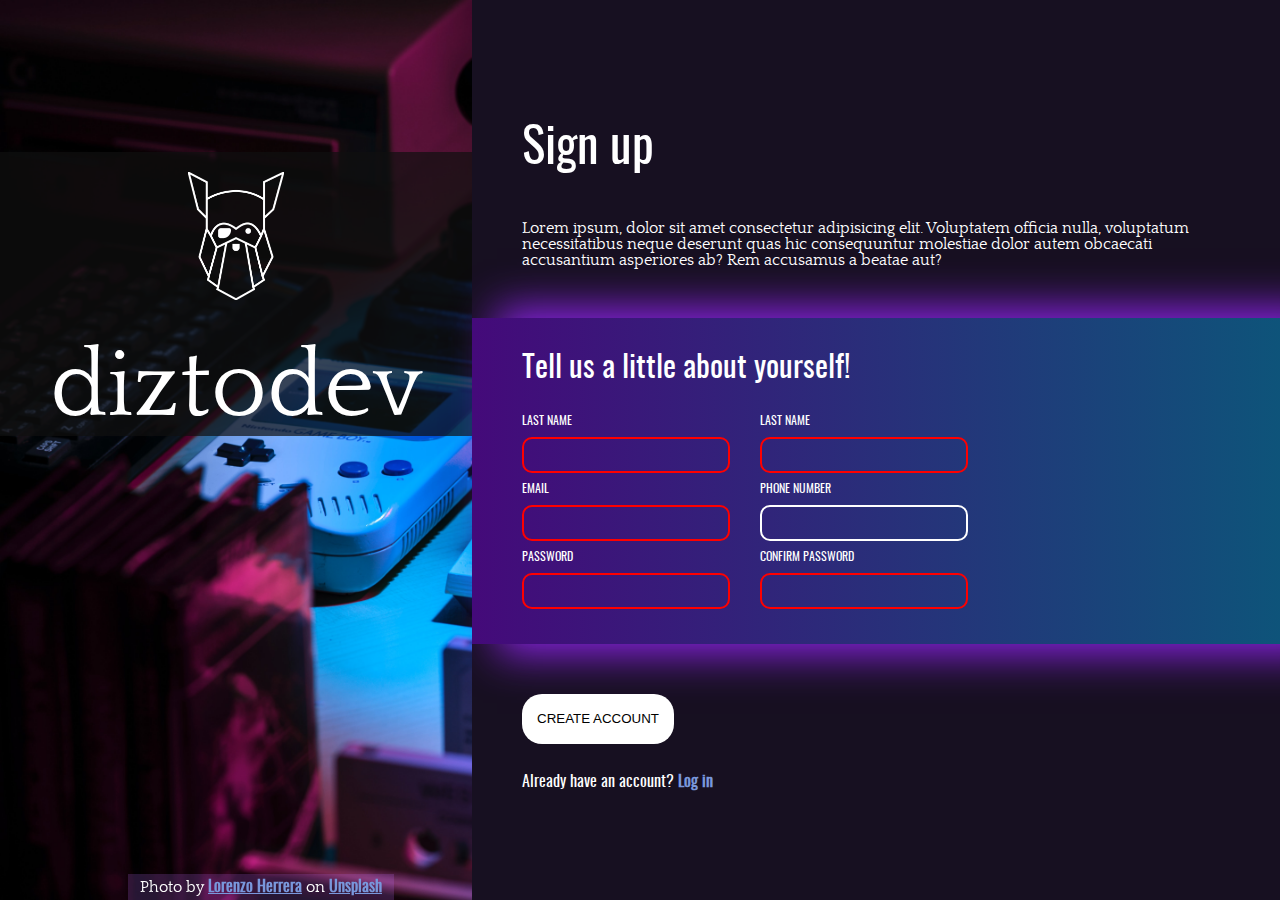
==== signup-form.html @ 8b300fb7 "Initial commit" ====
<!DOCTYPE html>
<html lang="en">
<head>
  <meta charset="UTF-8">
  <meta http-equiv="X-UA-Compatible" content="IE=edge">
  <meta name="viewport" content="width=device-width, initial-scale=1.0">
  <title>Document</title>
  <link rel="stylesheet" href="styles.css"
</head>
<body>
  <div class="page-container">
    <div class="page-left">
      <div class="page-left-logo-container">
        <img class="main-logo" src="img/odin-lined.png"><span>diztodev</span>
      </div>
      <div class="caption">Photo by <a href="https://unsplash.com/@lorenzoherrera?utm_source=unsplash&utm_medium=referral&utm_content=creditCopyText">Lorenzo Herrera</a> on <a href="https://unsplash.com/photos/p0j-mE6mGo4?utm_source=unsplash&utm_medium=referral&utm_content=creditCopyText">Unsplash</a>
      </div>
    </div>
    <div class="page-right form-col">
      <h1>Sign up</h1>
      <p>Lorem ipsum, dolor sit amet consectetur adipisicing elit. Voluptatem officia nulla, voluptatum necessitatibus neque deserunt quas hic consequuntur molestiae dolor autem obcaecati accusantium asperiores ab? Rem accusamus a beatae aut?</p>
    <div class="form-container">
      <form action="">
        
          <div class="form-row">
            <h3 class="form-title">Tell us a little about yourself!</h3>
          </div>
          <div class="form-row">
            <div class="form-col">
              <label for="lname">Last Name</label>
              <input id="lname" name ="user-last-name" type="text" required>
            </div>
            <div class="form-col">
              <label for="lname">Last Name</label>
              <input id="lname" name ="user-last-name" type="text" required>
            </div>
          </div>
          <div class="form-row">
            <div class="form-col">
              <label>Email</label>
              <input type="email" required>
            </div>
            <div class="form-col">
              <label>Phone Number</label>
              <input type="tel">
            </div>
          </div>
          <div class="form-row">
            <div class="form-col">
              <label>Password</label>
              <input type="password" required>
            </div>
            <div class="form-col">
              <label>Confirm Password</label>
              <input type="password" required>
            </div>
          </div>
        </div>

        <button class="primary-btn" type="submit">Create Account</button>
        <h6>Already have an account? <a>Log in</a></h4>

      </form>
    </div>
  </div>
</body>
</html>
---- styles.css ----
/* http://meyerweb.com/eric/tools/css/reset/ 
   v2.0 | 20110126
   License: none (public domain)

   RESET
*/

html, body, div, span, applet, object, iframe,
h1, h2, h3, h4, h5, h6, p, blockquote, pre,
a, abbr, acronym, address, big, cite, code,
del, dfn, em, img, ins, kbd, q, s, samp,
small, strike, strong, sub, sup, tt, var,
b, u, i, center,
dl, dt, dd, ol, ul, li,
fieldset, form, label, legend,
table, caption, tbody, tfoot, thead, tr, th, td,
article, aside, canvas, details, embed, 
figure, figcaption, footer, header, hgroup, 
menu, nav, output, ruby, section, summary,
time, mark, audio, video {
	margin: 0;
	padding: 0;
	border: 0;
	font-size: 100%;
	font: inherit;
	vertical-align: baseline;
}
/* HTML5 display-role reset for older browsers */
article, aside, details, figcaption, figure, 
footer, header, hgroup, menu, nav, section {
	display: block;
}
body {
	line-height: 1;
}
ol, ul {
	list-style: none;
}
blockquote, q {
	quotes: none;
}
blockquote:before, blockquote:after,
q:before, q:after {
	content: '';
	content: none;
}
table {
	border-collapse: collapse;
	border-spacing: 0;
}


/* Fonts */
@font-face {
  font-family: 'oswaldregular';
  src: url('fonts/oswald-variablefont_wght-webfont.woff2') format('woff2'),
       url('fonts/oswald-variablefont_wght-webfont.woff') format('woff');
  font-weight: normal;
  font-style: normal;
}

@font-face {
  font-family: 'quattrocentoregular';
  src: url('fonts/quattrocento-regular-webfont.woff2') format('woff2'),
       url('fonts/quattrocento-regular-webfont.woff') format('woff');
  font-weight: normal;
  font-style: normal;
}

@font-face {
  font-family: 'quattrocentobold';
  src: url('fonts/quattrocento-bold-webfont.woff2') format('woff2'),
       url('fonts/quattrocento-bold-webfont.woff') format('woff');
  font-weight: normal;
  font-style: normal;

}


/* Form CSS */
a {
  font-family: oswaldregular;
  color: rgb(121, 151, 220);
  font-weight: bolder;
}
body {
  font-family: quattrocentoregular;
  color: white;
}

h1,h2,h3,h4,h5,h6 {
  font-family: oswaldregular;
}
h1 {
  font-size: 3.052rem;
  line-height: 5rem;
}
h2 {
  font-size: 2.441rem;
}
h3 {
  font-size: 1.953rem;
}
h4 {
  font-size: 1.563rem;
}
h5 {
  font-size: 1.25rem;
}
h6 {
  font-size: 1rem;
}

p {
  font-size: 1rem;
}



body {
  height: 100vh;
  width: 100vw;
  background: rgb(23, 16, 33);
}
.page-container {
  height: 100%;
  width: 100%;
  display: flex;
  flex-direction: row;
}

.page-left {
  background-image: url(img/form-img.jpeg);
  background-size: cover;
  width: 40%;
  display: flex;
  flex-direction: column;
  justify-content: space-between;
  min-width: 0;
  padding: 10px 0;
}

.page-left-logo-container img{
  height: 8rem;
  width: auto;
  padding: 20px;
}

.page-left-logo-container span{
  font-size: 6rem;
  display: flex;
  flex-shrink: 1;
}

.caption {
  position: fixed;
  left: 10%;
  bottom: 0;
  width: 20%;
  text-align: center;
  background: rgba(188, 112, 255, 0.2);
  padding: 5px;
}


.page-left-logo-container {
  background-color: rgba(15,15,15,.7);
  display: flex;
  flex:0 1 30%;
  flex-wrap: wrap;
  flex-direction: row;
  justify-content: center;
  align-items: center;
  gap: 20px;
  margin-top: 30%;
}

.page-right {
  width: 60%;
  display: flex;
  flex-direction: column;
  align-items: center;
  justify-content: center;
  padding: 0 50px;
  
}

.page-right p {
  padding: 20px 0;
}


.form-col {
  display:flex;
  flex-direction: column;
  align-items: flex-start;
  justify-content: center;
  gap: 10px;
}
.form-row {
  display: flex;
  flex-direction: row;
  flex-wrap: wrap;
  gap: 30px;
  padding: 5px 0;
}

.form-col > label {
  font-family: oswaldregular;
  text-transform: uppercase;
  font-size: .75rem;
}

.primary-btn {
  text-transform: uppercase;
  height: 50px;
  border-radius: 20px;
  margin:20px 0;
  padding: 15px;
  background-color: white;
  color:black;
  border: none;
}

.primary-btn:hover {
  background-color: transparent;
  color: white;
  border: white 2px solid;
}

.form-container {
background: rgb(136,0,255);
background: linear-gradient(90deg, rgba(136,0,255,0.4) 0%, rgba(0,185,255,0.4) 100%);
box-shadow: 35px 0px 40px 10px rgb(139, 35, 230);
padding: 30px 50px;
margin: 20px -50px;
width: 100%;
}

.form-title {
  padding-bottom: 20px;
}

input {
  height: 30px;
  background: transparent;
  border-radius: 10px;
  border: #ccc solid 1px;
  width: 200px;
}


input:active {
  border: green 1px solid;
}

input:required {
  border: red 2px solid;
}

input:optional {
  border:rgb(139, 35, 230) 2px solid;

}

input:valid {
  border:white 2px solid;
}
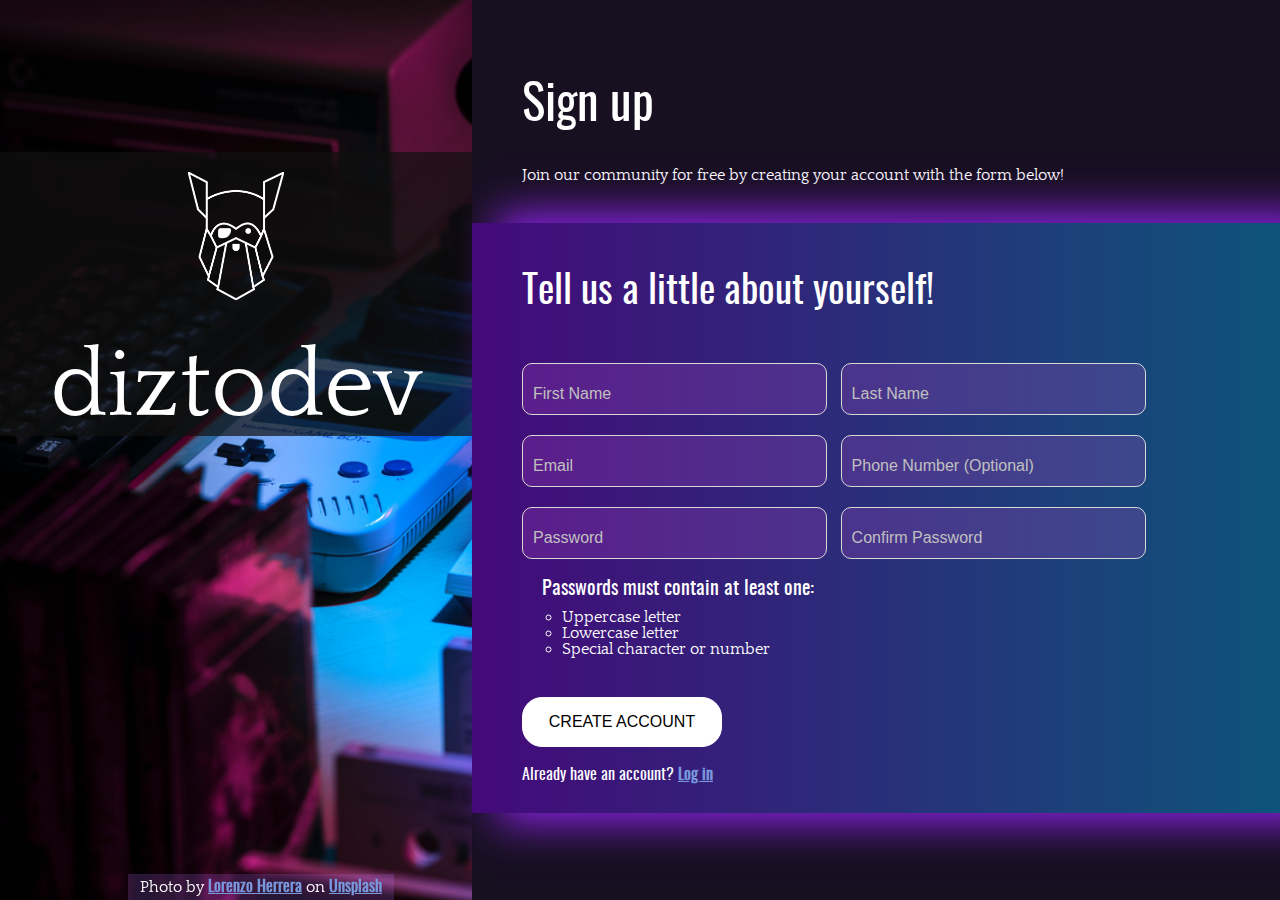
==== commit c60e63d2: "added validation and additional styling around input elements." ====
--- a/signup-form.html
+++ b/signup-form.html
@@ -5,9 +5,23 @@
   <meta http-equiv="X-UA-Compatible" content="IE=edge">
   <meta name="viewport" content="width=device-width, initial-scale=1.0">
   <title>Document</title>
-  <link rel="stylesheet" href="styles.css"
+  <link rel="stylesheet" href="styles.css">
 </head>
+
 <body>
+<script>
+  var check = function() {
+    if (document.getElementById('password').value ==
+      document.getElementById('confirm-password').value) {
+      document.getElementById('password-confirm-msg').style.color = '#46fe87';
+      document.getElementById('password-confirm-msg').innerHTML = '✔ Passwords Match';
+    } else {
+      document.getElementById('password-confirm-msg').style.color = '#ff4e51';
+      document.getElementById('password-confirm-msg').innerHTML = '✘ Passwords Must Match!';
+    }
+  }
+</script>
+
   <div class="page-container">
     <div class="page-left">
       <div class="page-left-logo-container">
@@ -16,19 +30,65 @@
       <div class="caption">Photo by <a href="https://unsplash.com/@lorenzoherrera?utm_source=unsplash&utm_medium=referral&utm_content=creditCopyText">Lorenzo Herrera</a> on <a href="https://unsplash.com/photos/p0j-mE6mGo4?utm_source=unsplash&utm_medium=referral&utm_content=creditCopyText">Unsplash</a>
       </div>
     </div>
-    <div class="page-right form-col">
+    <div class="page-right">
+      <div class="form-info">
       <h1>Sign up</h1>
-      <p>Lorem ipsum, dolor sit amet consectetur adipisicing elit. Voluptatem officia nulla, voluptatum necessitatibus neque deserunt quas hic consequuntur molestiae dolor autem obcaecati accusantium asperiores ab? Rem accusamus a beatae aut?</p>
+      <p>Join our community for free by creating your account with the form below!</p>
+    </div>
     <div class="form-container">
-      <form action="">
+      <h2 class="form-title">Tell us a little about yourself!</h2>
+          <form id="signupform" class="signup-form">
+            <div class="signupform-fname">
+              <input id="name" placeholder="First Name" name="user-fname" type="text" value="" pattern="^[^0-9]+$" size="30" maxlength="245" required>
+              <label for="name" data-help="What do you go by?">First Name</label>
+            </div>
+            <div class="signupform-lname">
+              <input id="lname" placeholder="Last Name" name="user-lname" type="text" value="" size="30" maxlength="245" required>
+              <label for="lname" data-help="... and your last name?">Last Name</label>
+            </div>
+            <div class="signupform-email">
+              <input id="email" placeholder="Email" name="email" type="email" value="" size="30" maxlength="100" aria-describedby="email-notes" required>
+              <label for="email" data-help="Format email@email.com">Email</label>
+            </div>
+            <div class="signupform-phone">
+              <input id="phone" placeholder="Phone Number (Optional)" name="phone" type="tel" value="" >
+              <label for="phone" data-help="Format of: 123-456-7890">Phone Number (Optional)</label>
+            </div>
+            <div class="signupform-password">
+              <input id="password" placeholder="Password" name="password" type="password" value="" size="30" maxlength="245" pattern="(?=^.{8,}$)((?=.*\d)|(?=.*\W+))(?![.\n])(?=.*[A-Z])(?=.*[a-z]).*$" onkeyup="check();" required>
+              <label for="password" data-help="See requirements below">Password</label>
+            </div>
+            <div class="signupform-confirm-password">
+              <input id="confirm-password" placeholder="Confirm Password" name="confirm-password" type="password" value="" size="30" maxlength="245" pattern="(?=^.{8,}$)((?=.*\d)|(?=.*\W+))(?![.\n])(?=.*[A-Z])(?=.*[a-z]).*$" onkeyup="check();" required>
+              <label for="password">Confirm Password</label>
+            </div>
+            <div class="password-requirements">
+              <span id="password-confirm-msg"></span>
+              <h5>Passwords must contain at least one:</h5>
+                <ul>
+                  <li>Uppercase letter</li>
+                  <li>Lowercase letter</li>
+                  <li>Special character or number</li>
+                </ul>
+            </div>
+            
+            <div class="form-submit" id="form-submit">
+              <a><input name="submit" type="submit" id="submit" class="submit primary-btn" value="Create Account"></a>
+            </div>
+            <h6>Already have an account? <a href="#">Log in</a></h4>
+        </form>
+        </div>
+    </div>
+  </div>
+
         
-          <div class="form-row">
+          <!-- <div class="form-row">
             <h3 class="form-title">Tell us a little about yourself!</h3>
           </div>
           <div class="form-row">
             <div class="form-col">
-              <label for="lname">Last Name</label>
-              <input id="lname" name ="user-last-name" type="text" required>
+              <label for="fname">First Name</label>
+              <input id="fname" name ="user-first-name" type="text" required>
             </div>
             <div class="form-col">
               <label for="lname">Last Name</label>
@@ -54,14 +114,8 @@
               <label>Confirm Password</label>
               <input type="password" required>
             </div>
-          </div>
-        </div>
+          </div> -->
 
-        <button class="primary-btn" type="submit">Create Account</button>
-        <h6>Already have an account? <a>Log in</a></h4>
+</body>
 
-      </form>
-    </div>
-  </div>
-</body>
 </html>--- a/styles.css
+++ b/styles.css
@@ -77,7 +77,7 @@
 }
 
 
-/* Form CSS */
+/* Form Element CSS */
 a {
   font-family: oswaldregular;
   color: rgb(121, 151, 220);
@@ -115,13 +115,13 @@
   font-size: 1rem;
 }
 
-
-
 body {
   height: 100vh;
   width: 100vw;
   background: rgb(23, 16, 33);
 }
+
+/* Page Layout */
 .page-container {
   height: 100%;
   width: 100%;
@@ -144,6 +144,7 @@
   height: 8rem;
   width: auto;
   padding: 20px;
+
 }
 
 .page-left-logo-container span{
@@ -166,7 +167,7 @@
 .page-left-logo-container {
   background-color: rgba(15,15,15,.7);
   display: flex;
-  flex:0 1 30%;
+
   flex-wrap: wrap;
   flex-direction: row;
   justify-content: center;
@@ -190,43 +191,6 @@
 }
 
 
-.form-col {
-  display:flex;
-  flex-direction: column;
-  align-items: flex-start;
-  justify-content: center;
-  gap: 10px;
-}
-.form-row {
-  display: flex;
-  flex-direction: row;
-  flex-wrap: wrap;
-  gap: 30px;
-  padding: 5px 0;
-}
-
-.form-col > label {
-  font-family: oswaldregular;
-  text-transform: uppercase;
-  font-size: .75rem;
-}
-
-.primary-btn {
-  text-transform: uppercase;
-  height: 50px;
-  border-radius: 20px;
-  margin:20px 0;
-  padding: 15px;
-  background-color: white;
-  color:black;
-  border: none;
-}
-
-.primary-btn:hover {
-  background-color: transparent;
-  color: white;
-  border: white 2px solid;
-}
 
 .form-container {
 background: rgb(136,0,255);
@@ -241,28 +205,304 @@
   padding-bottom: 20px;
 }
 
+
+
+/*Animations*/
+@-webkit-keyframes silo-fade {
+  0% {
+      opacity: 0;
+      -webkit-transform: translateY(-1.4em);
+  }
+  100% {
+      opacity: 1;
+      -webkit-transform: translateY(0);
+  }
+}
+@-moz-keyframes silo-fade {
+  0% {
+      opacity: 0;
+      -moz-transform: translateY(-1.4em);
+  }
+  100% {
+      opacity: 1;
+      -moz-transform: translateY(0);
+  }
+}
+@keyframes silo-fade {
+  0% {
+      opacity: 0;
+      -webkit-transform: translateY(-1.4em);
+      -moz-transform: translateY(-1.4em);
+      -ms-transform: translateY(-1.4em);
+      -o-transform: translateY(-1.4em);
+      transform: translateY(-1.4em);
+  }
+  100% {
+      opacity: 1;
+      -webkit-transform: translateY(0);
+      -moz-transform: translateY(0);
+      -ms-transform: translateY(0);
+      -o-transform: translateY(0);
+      transform: translateY(0);
+  }
+}
+
+@-webkit-keyframes silo-help {
+  0% {
+      opacity: 0;
+  }
+  4% {
+      opacity: 0;
+  }
+  5% {
+      opacity: 1;
+  }
+  100% {
+      opacity: 1;
+  }
+}
+@-moz-keyframes silo-help {
+  0% {
+      opacity: 0;
+  }
+  4% {
+      opacity: 0;
+  }
+  5% {
+      opacity: 1;
+  }
+  100% {
+      opacity: 1;
+  }
+}
+@keyframes silo-help {
+  0% {
+      opacity: 0;
+  }
+  4% {
+      opacity: 0;
+  }
+  5% {
+      opacity: 1;
+  }
+  100% {
+      opacity: 1;
+  }
+}
+
+
+
+
+#signupform label {
+  padding: 5px 0;
+  font-size: 14px;
+  font-size: 0.75rem;
+  display: none;
+  position: absolute;
+  margin-top: -50px;
+  padding-left: 10px;
+  color: white;
+  -webkit-animation: silo-fade 0.2s;
+  -moz-animation: silo-fade 0.2s;
+  animation: silo-fade 0.2s;
+  max-width: 80%;
+}
+
+/* General Input Style */
+
 input {
-  height: 30px;
-  background: transparent;
+  font-size: 100%;
+  margin: 0;
+  max-width: 100%;
+  vertical-align: baseline;
+  height: 40px;
+  background: rgba(171, 74, 195, 0.25);
   border-radius: 10px;
   border: #ccc solid 1px;
   width: 200px;
-}
-
-
-input:active {
-  border: green 1px solid;
-}
-
-input:required {
-  border: red 2px solid;
-}
-
-input:optional {
-  border:rgb(139, 35, 230) 2px solid;
-
-}
-
-input:valid {
-  border:white 2px solid;
-}
+  color: white;
+}
+
+
+
+#signupform  input:focus + label,
+#signupform  input[required]:valid + label,
+#signupform  input:not(:placeholder-shown) + label {
+    display: block;
+}
+
+#signupform input:invalid{
+    border: 1px solid #ff4e51;
+    background: rgba(171, 74, 195, 0.25);
+}
+#signupform input:focus:invalid{
+    border: 1px solid #ff4e51;
+    background: rgba(171, 74, 195, 0.25);
+}
+#signupform input:invalid + label {
+    color: #fff;
+}
+#signupform input:focus:invalid + label:after {
+    content: " (" attr(data-help) ")";
+    animation: silo-help 60s;
+}
+#signupform input:invalid + label:after {
+    content: " (" attr(data-help) ")";
+}
+#signupform input:valid {
+    border: 1px solid #46fe87;
+    background: rgba(171, 74, 195, 0.25);
+}
+
+#signupform input:valid + label {
+    color: #ffffff;
+}
+#signupform input:placeholder-shown {
+    border: 1px solid #d8d8d8;
+    background: rgba(171, 74, 195, 0.25);
+}
+#signupform input::placeholder {
+    color: #c0c0c0;
+}
+#signupform input::-webkit-input-placeholder {
+    color: #c0c0c0;
+}
+#signupform input:-ms-input-placeholder {
+    color: #c0c0c0;
+}
+#signupform input::-moz-placeholder{
+    color: #c0c0c0;
+}
+#signupform input:focus::placeholder,
+#signupform textarea:focus::placeholder {
+    color: transparent;
+}
+#signupform input:focus::-webkit-input-placeholder,
+#signupform textarea:focus::-webkit-input-placeholder {
+    color: transparent;
+}
+#signupform input:focus:-ms-input-placeholder,
+#signupform textarea:focus:-ms-input-placeholder {
+    color: transparent;
+}
+#signupform input:focus::-moz-placeholder,
+#signupform textarea:focus::-moz-placeholder {
+    color: transparent;
+}
+
+
+#signupform input[type="submit"] {
+  text-transform: uppercase;
+  height: 50px;
+  border-radius: 20px;
+  margin:20px 0;
+  padding: 15px;
+  background-color: rgb(255, 255, 255);
+  color:black;
+  border: white 1px solid;
+}
+#signupform input[type="submit"]:hover {
+  text-transform: uppercase;
+  height: 50px;
+  border-radius: 20px;
+  margin:20px 0;
+  padding: 15px;
+  background-color: rgb(190, 175, 201);
+  color:black;
+  border: white 1px solid;
+}
+
+@media (min-width: 600px) {
+  #signupform > .signupform-fname,
+  #signupform > .signupform-lname,
+  #signupform > .signupform-email,
+  #signupform > .signupform-phone,
+  #signupform > .signupform-password,
+  #signupform > .signupform-confirm-password {
+      -webkit-box-flex: 0;
+      -webkit-flex: 0 0 50%;
+              -ms-flex: 0 0 50%;
+                      flex: 0 0 50%;
+      max-width: 40%;
+      padding: 10px 0;
+  }
+}
+
+
+/* Form Stuff */
+
+
+input[type="text"], input[type="email"], input[type="tel"], input[type="password"] {
+  background-color: rgba(255, 255, 255, .7);
+  padding: 10px 10px 0px 10px;
+  font-size: 16px;
+  font-size: 1rem;
+  width: 100%;
+  -webkit-transition: all 0.5s ease-in-out;
+  -moz-transition: all 0.5s ease-in-out;
+  -o-transition: all 0.5s ease-in-out;
+  transition: all 0.5s ease-in-out;
+}
+:focus {
+  outline: 0;
+}
+input[type="text"]:focus, input[type="email"]:focus, input[type="tel"]:focus, input[type="password"]:focus  {
+  background-color: rgba(255, 255, 255, 1);
+  
+}
+
+#signupform {
+  display: -webkit-box;
+  display: -webkit-flex;
+  display: -ms-flexbox;
+  display: flex;
+  gap: 5%;
+  -webkit-flex-wrap: wrap;
+          -ms-flex-wrap: wrap;
+                  flex-wrap: wrap;
+}
+
+#signupform > div {
+  flex: 1 1 40%;
+  max-width: 40%;
+}
+
+#signupform > [class^="signup-form"],
+#signupform > .form-submit {
+    position: relative;
+    min-height: 1px;
+    padding-top: 20px;
+    width: 100%;
+    -webkit-box-flex: 0;
+    -webkit-flex: 0 0 100%;
+            -ms-flex: 0 0 100%;
+                    flex: 0 0 100%;
+    max-width: 100%;
+}
+
+.password-requirements {
+  padding-left: 20px;
+}
+
+.password-requirements > h5 {
+  padding-top: 10px;
+}
+
+.password-requirements ul{
+  list-style:circle;
+  margin-left: 20px;
+  padding-top: 10px;
+}
+
+.form-container > h2 {
+  margin:20px 0;
+}
+
+.form-info {
+  display: flex;
+  flex-direction: column;
+  align-items: flex-start;
+  justify-content: flex-start;
+  width: 100%;
+
+}
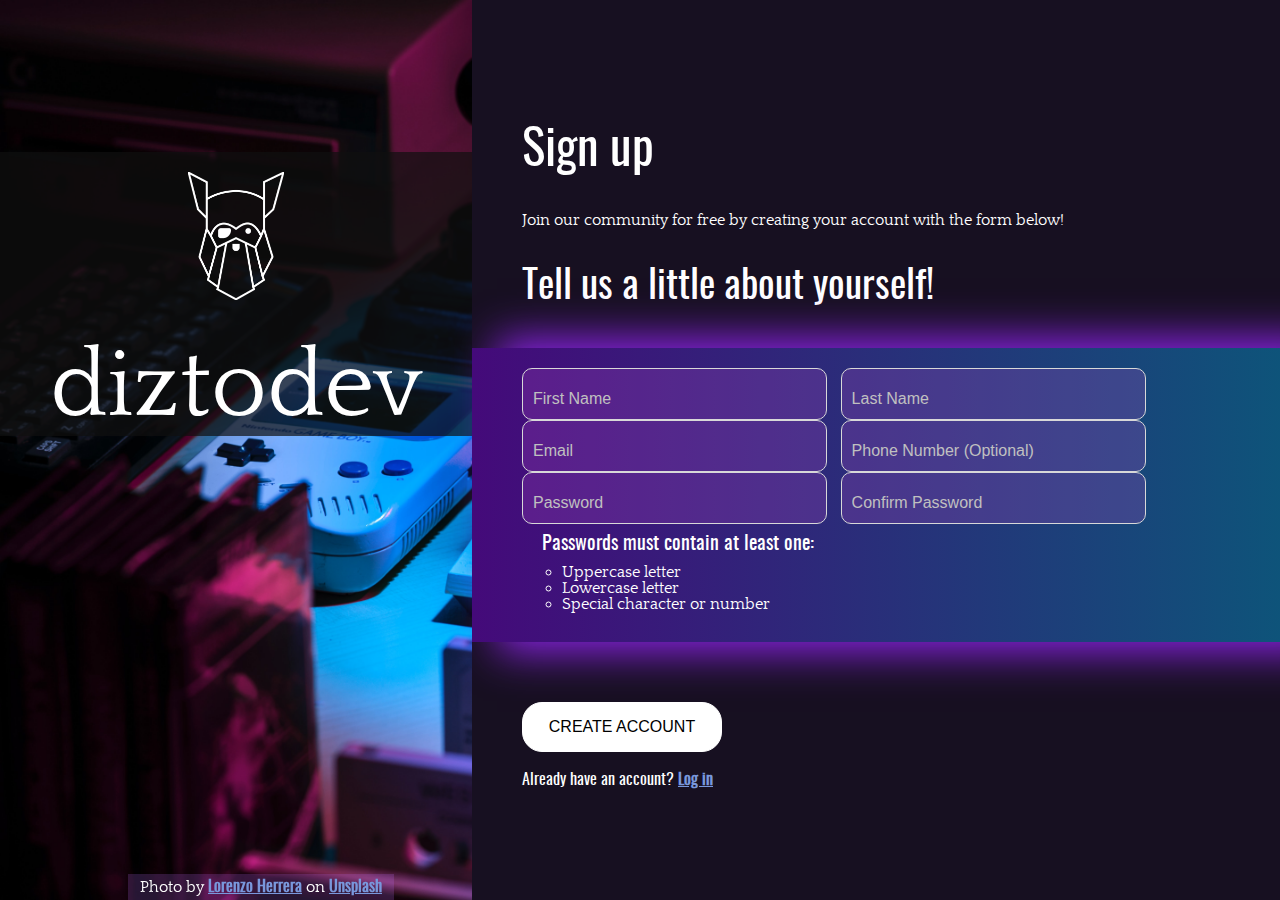
==== commit 38f6b4ec: "Changed background to exclude submit button" ====
--- a/signup-form.html
+++ b/signup-form.html
@@ -37,7 +37,8 @@
     </div>
     <div class="form-container">
       <h2 class="form-title">Tell us a little about yourself!</h2>
-          <form id="signupform" class="signup-form">
+          <form id="signupform" >
+            <div class="signup-form">
             <div class="signupform-fname">
               <input id="name" placeholder="First Name" name="user-fname" type="text" value="" pattern="^[^0-9]+$" size="30" maxlength="245" required>
               <label for="name" data-help="What do you go by?">First Name</label>
@@ -71,7 +72,7 @@
                   <li>Special character or number</li>
                 </ul>
             </div>
-            
+            </div>
             <div class="form-submit" id="form-submit">
               <a><input name="submit" type="submit" id="submit" class="submit primary-btn" value="Create Account"></a>
             </div>
@@ -81,41 +82,6 @@
     </div>
   </div>
 
-        
-          <!-- <div class="form-row">
-            <h3 class="form-title">Tell us a little about yourself!</h3>
-          </div>
-          <div class="form-row">
-            <div class="form-col">
-              <label for="fname">First Name</label>
-              <input id="fname" name ="user-first-name" type="text" required>
-            </div>
-            <div class="form-col">
-              <label for="lname">Last Name</label>
-              <input id="lname" name ="user-last-name" type="text" required>
-            </div>
-          </div>
-          <div class="form-row">
-            <div class="form-col">
-              <label>Email</label>
-              <input type="email" required>
-            </div>
-            <div class="form-col">
-              <label>Phone Number</label>
-              <input type="tel">
-            </div>
-          </div>
-          <div class="form-row">
-            <div class="form-col">
-              <label>Password</label>
-              <input type="password" required>
-            </div>
-            <div class="form-col">
-              <label>Confirm Password</label>
-              <input type="password" required>
-            </div>
-          </div> -->
-
 </body>
 
 </html>--- a/styles.css
+++ b/styles.css
@@ -192,14 +192,7 @@
 
 
 
-.form-container {
-background: rgb(136,0,255);
-background: linear-gradient(90deg, rgba(136,0,255,0.4) 0%, rgba(0,185,255,0.4) 100%);
-box-shadow: 35px 0px 40px 10px rgb(139, 35, 230);
-padding: 30px 50px;
-margin: 20px -50px;
-width: 100%;
-}
+
 
 .form-title {
   padding-bottom: 20px;
@@ -451,7 +444,14 @@
   
 }
 
-#signupform {
+
+.signup-form {
+  background: rgb(136,0,255);
+  background: linear-gradient(90deg, rgba(136,0,255,0.4) 0%, rgba(0,185,255,0.4) 100%);
+  box-shadow: 35px 0px 40px 10px rgb(139, 35, 230);
+  padding: 30px 50px;
+  margin: 20px -50px;
+  width: 100%;
   display: -webkit-box;
   display: -webkit-flex;
   display: -ms-flexbox;
@@ -460,9 +460,10 @@
   -webkit-flex-wrap: wrap;
           -ms-flex-wrap: wrap;
                   flex-wrap: wrap;
-}
-
-#signupform > div {
+  }
+
+
+.signup-form > div {
   flex: 1 1 40%;
   max-width: 40%;
 }
